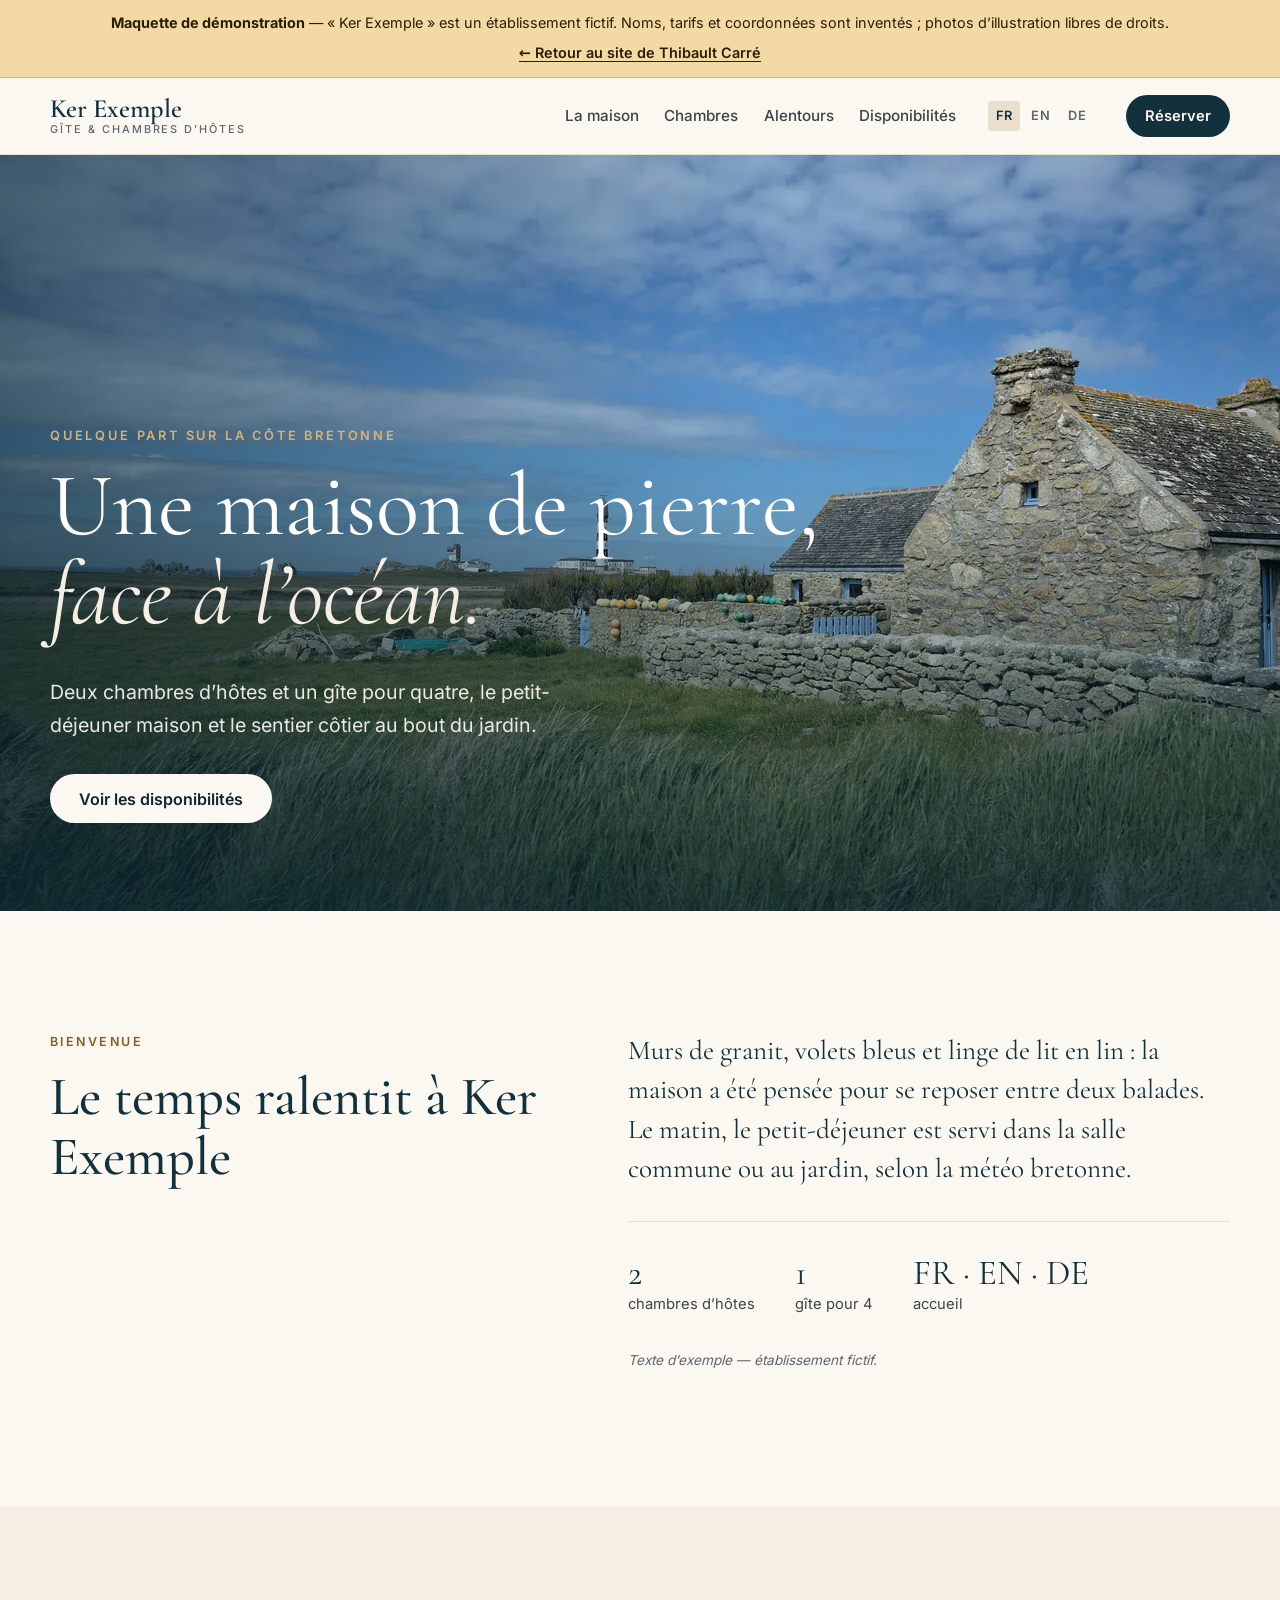
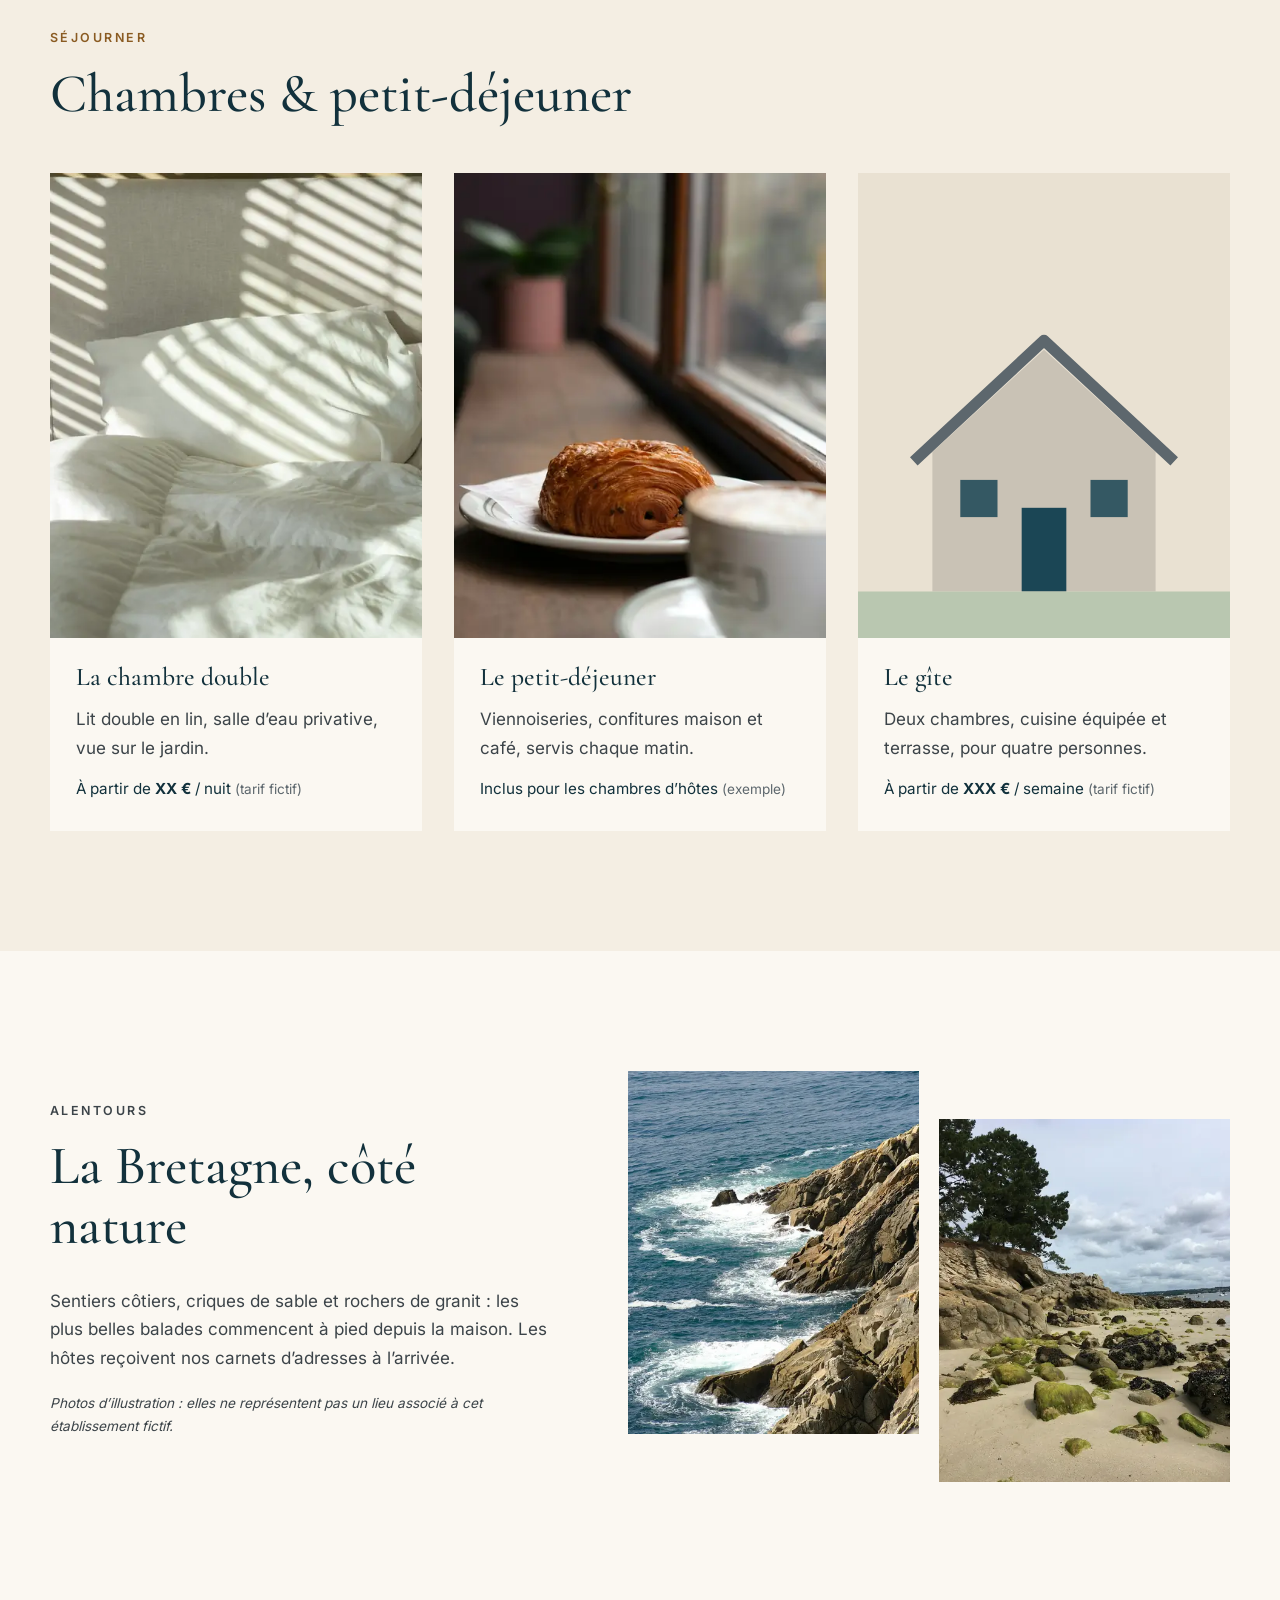
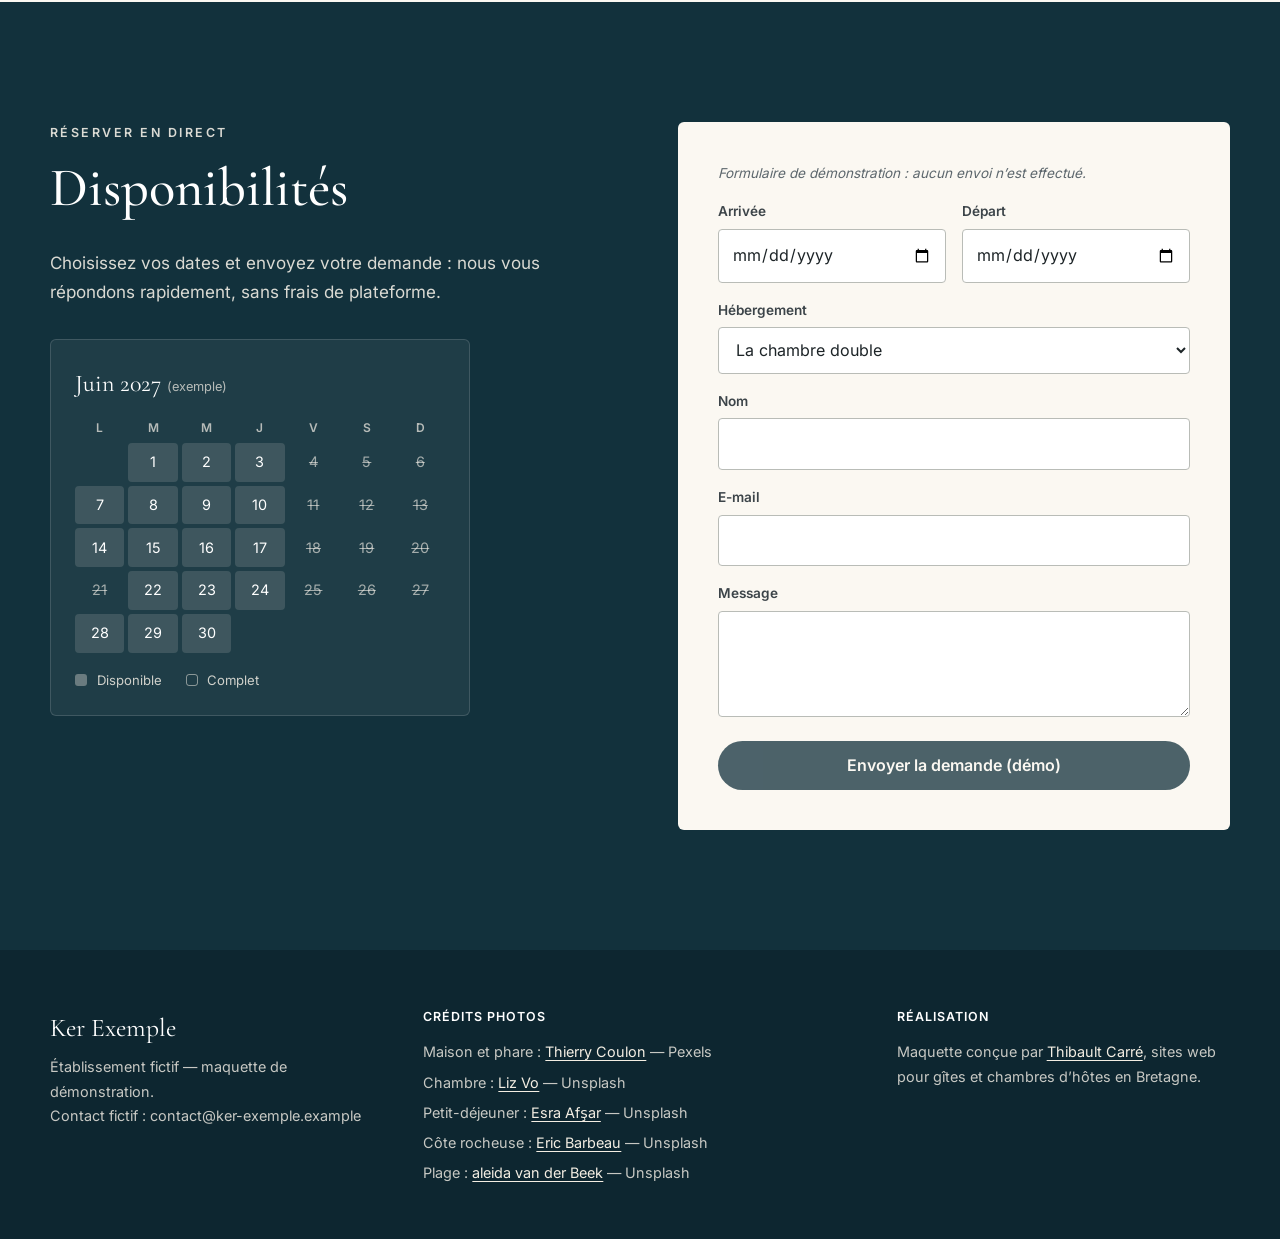
==== demo-gite/index.html @ 079b526a "Initial site" ====
<!DOCTYPE html>
<html lang="fr">
<head>
  <meta charset="utf-8">
  <meta name="viewport" content="width=device-width, initial-scale=1">
  <title>Ker Exemple — Maquette de démonstration (gîte fictif)</title>
  <meta name="description" content="Maquette de démonstration d’un site de gîte et chambres d’hôtes en Bretagne. Établissement entièrement fictif, réalisé par Thibault Carré à titre d’exemple.">
  <meta name="robots" content="noindex, follow">
  <meta name="theme-color" content="#12313c">
  <meta property="og:type" content="website">
  <meta property="og:locale" content="fr_FR">
  <meta property="og:title" content="Ker Exemple — maquette de démonstration (gîte fictif)">
  <meta property="og:description" content="Exemple de site premium pour un gîte breton. Établissement fictif.">
  <meta property="og:image" content="img/og-demo.jpg">
  <meta property="og:image:width" content="1200">
  <meta property="og:image:height" content="630">
  <link rel="icon" href="../assets/favicon.svg" type="image/svg+xml">
  <link rel="preload" href="../assets/fonts/cormorant-garamond-latin-wght-normal.woff2" as="font" type="font/woff2" crossorigin>
  <link rel="preload" href="../assets/fonts/inter-latin-wght-normal.woff2" as="font" type="font/woff2" crossorigin>
  <link rel="preload" as="image" href="img/maison-1280.webp" imagesrcset="img/maison-800.webp 800w, img/maison-1280.webp 1280w, img/maison-1920.webp 1920w" imagesizes="100vw" fetchpriority="high">
  <link rel="stylesheet" href="demo.css">
</head>
<body>
  <a class="skip-link" href="#contenu">Aller au contenu principal</a>

  <!-- Bandeau obligatoire : cette page est une MAQUETTE, pas un client réel -->
  <div class="demo-banner" role="note">
    <p><strong>Maquette de démonstration</strong> — « Ker Exemple » est un établissement fictif. Noms, tarifs et coordonnées sont inventés&nbsp;; photos d’illustration libres de droits.</p>
    <a href="../#demo">← Retour au site de Thibault Carré</a>
  </div>

  <header class="g-header">
    <div class="g-container g-header-inner">
      <a class="g-brand" href="#accueil">Ker Exemple<span>Gîte &amp; chambres d’hôtes</span></a>
      <nav aria-label="Navigation de la maquette">
        <ul class="g-nav">
          <li><a href="#maison">La maison</a></li>
          <li><a href="#chambres">Chambres</a></li>
          <li><a href="#alentours">Alentours</a></li>
          <li><a href="#reserver">Disponibilités</a></li>
        </ul>
      </nav>
      <ul class="g-lang" aria-label="Langues (démonstration)">
        <li><a href="#accueil" aria-current="true" lang="fr">FR</a></li>
        <li><span lang="en" title="Version anglaise prévue sur un vrai site">EN</span></li>
        <li><span lang="de" title="Deutsche Version auf einer echten Website">DE</span></li>
      </ul>
      <a class="g-btn g-btn-small" href="#reserver">Réserver</a>
    </div>
  </header>

  <main id="contenu" tabindex="-1">
    <section id="accueil" class="g-hero" aria-labelledby="g-hero-title">
      <img class="g-hero-img" src="img/maison-1280.webp"
           srcset="img/maison-800.webp 800w, img/maison-1280.webp 1280w, img/maison-1920.webp 1920w"
           sizes="100vw" width="1920" height="1280" fetchpriority="high" decoding="async"
           alt="Maison en pierre au milieu des herbes hautes, un phare à l’horizon">
      <div class="g-container g-hero-content">
        <p class="g-kicker">Quelque part sur la côte bretonne</p>
        <h1 id="g-hero-title">Une maison de pierre,<br><em>face à l’océan.</em></h1>
        <p class="g-lead">Deux chambres d’hôtes et un gîte pour quatre, le petit-déjeuner maison et le sentier côtier au bout du jardin.</p>
        <a class="g-btn g-btn-light" href="#reserver">Voir les disponibilités</a>
      </div>
    </section>

    <section id="maison" class="g-section g-intro" aria-labelledby="maison-title">
      <div class="g-container g-intro-grid">
        <div>
          <p class="g-eyebrow">Bienvenue</p>
          <h2 id="maison-title">Le temps ralentit à Ker Exemple</h2>
        </div>
        <div class="g-intro-text">
          <p>Murs de granit, volets bleus et linge de lit en lin&nbsp;: la maison a été pensée pour se reposer entre deux balades. Le matin, le petit-déjeuner est servi dans la salle commune ou au jardin, selon la météo bretonne.</p>
          <ul class="g-facts">
            <li><span>2</span> chambres d’hôtes</li>
            <li><span>1</span> gîte pour 4</li>
            <li><span>FR · EN · DE</span> accueil</li>
          </ul>
          <p class="g-fiction">Texte d’exemple — établissement fictif.</p>
        </div>
      </div>
    </section>

    <section id="chambres" class="g-section g-linen" aria-labelledby="chambres-title">
      <div class="g-container">
        <header class="g-head">
          <p class="g-eyebrow">Séjourner</p>
          <h2 id="chambres-title">Chambres &amp; petit-déjeuner</h2>
        </header>
        <div class="g-cards">
          <article class="g-card reveal">
            <img src="img/chambre-640.webp" srcset="img/chambre-480.webp 480w, img/chambre-640.webp 640w, img/chambre-800.webp 800w" sizes="(max-width: 760px) 92vw, 380px" width="800" height="1000" loading="lazy" decoding="async" alt="Lit en lin blanc baigné de lumière">
            <div class="g-card-body">
              <h3>La chambre double</h3>
              <p>Lit double en lin, salle d’eau privative, vue sur le jardin.</p>
              <p class="g-price">À partir de <strong>XX&nbsp;€</strong> / nuit <span>(tarif fictif)</span></p>
            </div>
          </article>
          <article class="g-card reveal">
            <img src="img/petit-dejeuner-640.webp" srcset="img/petit-dejeuner-480.webp 480w, img/petit-dejeuner-640.webp 640w, img/petit-dejeuner-800.webp 800w" sizes="(max-width: 760px) 92vw, 380px" width="800" height="1000" loading="lazy" decoding="async" alt="Café et viennoiserie près d’une fenêtre">
            <div class="g-card-body">
              <h3>Le petit-déjeuner</h3>
              <p>Viennoiseries, confitures maison et café, servis chaque matin.</p>
              <p class="g-price">Inclus pour les chambres d’hôtes <span>(exemple)</span></p>
            </div>
          </article>
          <article class="g-card reveal">
            <div class="g-card-visual" aria-hidden="true">
              <svg viewBox="0 0 200 250"><rect width="200" height="250" fill="#e9e1d2"/><path d="M40 150 100 95l60 55v75H40z" fill="#c9c2b5"/><path d="M30 155 100 90l70 65" fill="none" stroke="#5d676d" stroke-width="6" stroke-linejoin="round"/><rect x="88" y="180" width="24" height="45" fill="#1b4655"/><rect x="55" y="165" width="20" height="20" fill="#1b4655" opacity=".85"/><rect x="125" y="165" width="20" height="20" fill="#1b4655" opacity=".85"/><path d="M0 225h200v25H0z" fill="#b9c7b0"/></svg>
            </div>
            <div class="g-card-body">
              <h3>Le gîte</h3>
              <p>Deux chambres, cuisine équipée et terrasse, pour quatre personnes.</p>
              <p class="g-price">À partir de <strong>XXX&nbsp;€</strong> / semaine <span>(tarif fictif)</span></p>
            </div>
          </article>
        </div>
      </div>
    </section>

    <section id="alentours" class="g-section" aria-labelledby="alentours-title">
      <div class="g-container g-around">
        <div class="g-around-text">
          <p class="g-eyebrow">Alentours</p>
          <h2 id="alentours-title">La Bretagne, côté nature</h2>
          <p>Sentiers côtiers, criques de sable et rochers de granit&nbsp;: les plus belles balades commencent à pied depuis la maison. Les hôtes reçoivent nos carnets d’adresses à l’arrivée.</p>
          <p class="g-fiction">Photos d’illustration&nbsp;: elles ne représentent pas un lieu associé à cet établissement fictif.</p>
        </div>
        <div class="g-around-imgs">
          <img class="reveal" src="img/cote-800.webp" srcset="img/cote-480.webp 480w, img/cote-800.webp 800w" sizes="(max-width: 760px) 45vw, 300px" width="800" height="1000" loading="lazy" decoding="async" alt="Vagues se brisant sur une côte rocheuse">
          <img class="reveal" src="img/plage-800.webp" srcset="img/plage-480.webp 480w, img/plage-800.webp 800w" sizes="(max-width: 760px) 45vw, 300px" width="800" height="1000" loading="lazy" decoding="async" alt="Plage de sable parsemée de rochers couverts d’algues, pins en arrière-plan">
        </div>
      </div>
    </section>

    <section id="reserver" class="g-section g-sea" aria-labelledby="reserver-title">
      <div class="g-container g-book">
        <div>
          <p class="g-eyebrow g-eyebrow-light">Réserver en direct</p>
          <h2 id="reserver-title">Disponibilités</h2>
          <p>Choisissez vos dates et envoyez votre demande&nbsp;: nous vous répondons rapidement, sans frais de plateforme.</p>
          <div class="g-cal" aria-labelledby="cal-title">
            <p id="cal-title" class="g-cal-title">Juin 2027 <span>(exemple)</span></p>
            <ul class="g-cal-days" aria-hidden="true"><li>L</li><li>M</li><li>M</li><li>J</li><li>V</li><li>S</li><li>D</li></ul>
            <ul class="g-cal-grid">
                <li class="cal-empty" aria-hidden="true"></li>
                <li class="cal-free"><span class="visually-hidden">1 juin : disponible</span><span aria-hidden="true">1</span></li>
                <li class="cal-free"><span class="visually-hidden">2 juin : disponible</span><span aria-hidden="true">2</span></li>
                <li class="cal-free"><span class="visually-hidden">3 juin : disponible</span><span aria-hidden="true">3</span></li>
                <li class="cal-booked"><span class="visually-hidden">4 juin : complet</span><span aria-hidden="true">4</span></li>
                <li class="cal-booked"><span class="visually-hidden">5 juin : complet</span><span aria-hidden="true">5</span></li>
                <li class="cal-booked"><span class="visually-hidden">6 juin : complet</span><span aria-hidden="true">6</span></li>
                <li class="cal-free"><span class="visually-hidden">7 juin : disponible</span><span aria-hidden="true">7</span></li>
                <li class="cal-free"><span class="visually-hidden">8 juin : disponible</span><span aria-hidden="true">8</span></li>
                <li class="cal-free"><span class="visually-hidden">9 juin : disponible</span><span aria-hidden="true">9</span></li>
                <li class="cal-free"><span class="visually-hidden">10 juin : disponible</span><span aria-hidden="true">10</span></li>
                <li class="cal-booked"><span class="visually-hidden">11 juin : complet</span><span aria-hidden="true">11</span></li>
                <li class="cal-booked"><span class="visually-hidden">12 juin : complet</span><span aria-hidden="true">12</span></li>
                <li class="cal-booked"><span class="visually-hidden">13 juin : complet</span><span aria-hidden="true">13</span></li>
                <li class="cal-free"><span class="visually-hidden">14 juin : disponible</span><span aria-hidden="true">14</span></li>
                <li class="cal-free"><span class="visually-hidden">15 juin : disponible</span><span aria-hidden="true">15</span></li>
                <li class="cal-free"><span class="visually-hidden">16 juin : disponible</span><span aria-hidden="true">16</span></li>
                <li class="cal-free"><span class="visually-hidden">17 juin : disponible</span><span aria-hidden="true">17</span></li>
                <li class="cal-booked"><span class="visually-hidden">18 juin : complet</span><span aria-hidden="true">18</span></li>
                <li class="cal-booked"><span class="visually-hidden">19 juin : complet</span><span aria-hidden="true">19</span></li>
                <li class="cal-booked"><span class="visually-hidden">20 juin : complet</span><span aria-hidden="true">20</span></li>
                <li class="cal-booked"><span class="visually-hidden">21 juin : complet</span><span aria-hidden="true">21</span></li>
                <li class="cal-free"><span class="visually-hidden">22 juin : disponible</span><span aria-hidden="true">22</span></li>
                <li class="cal-free"><span class="visually-hidden">23 juin : disponible</span><span aria-hidden="true">23</span></li>
                <li class="cal-free"><span class="visually-hidden">24 juin : disponible</span><span aria-hidden="true">24</span></li>
                <li class="cal-booked"><span class="visually-hidden">25 juin : complet</span><span aria-hidden="true">25</span></li>
                <li class="cal-booked"><span class="visually-hidden">26 juin : complet</span><span aria-hidden="true">26</span></li>
                <li class="cal-booked"><span class="visually-hidden">27 juin : complet</span><span aria-hidden="true">27</span></li>
                <li class="cal-free"><span class="visually-hidden">28 juin : disponible</span><span aria-hidden="true">28</span></li>
                <li class="cal-free"><span class="visually-hidden">29 juin : disponible</span><span aria-hidden="true">29</span></li>
                <li class="cal-free"><span class="visually-hidden">30 juin : disponible</span><span aria-hidden="true">30</span></li>
            </ul>
            <ul class="g-cal-legend">
              <li><span class="lg lg-free" aria-hidden="true"></span> Disponible</li>
              <li><span class="lg lg-booked" aria-hidden="true"></span> Complet</li>
            </ul>
          </div>
        </div>
        <form class="g-form" action="#" onsubmit="return false;" aria-describedby="form-note">
          <p id="form-note" class="g-form-note">Formulaire de démonstration&nbsp;: aucun envoi n’est effectué.</p>
          <div class="g-field-row">
            <div class="g-field"><label for="arrivee">Arrivée</label><input id="arrivee" name="arrivee" type="date"></div>
            <div class="g-field"><label for="depart">Départ</label><input id="depart" name="depart" type="date"></div>
          </div>
          <div class="g-field">
            <label for="hebergement">Hébergement</label>
            <select id="hebergement" name="hebergement"><option>La chambre double</option><option>Le gîte</option></select>
          </div>
          <div class="g-field"><label for="nom">Nom</label><input id="nom" name="nom" type="text" autocomplete="off"></div>
          <div class="g-field"><label for="email">E-mail</label><input id="email" name="email" type="email" autocomplete="off"></div>
          <div class="g-field"><label for="message">Message</label><textarea id="message" name="message" rows="3"></textarea></div>
          <button class="g-btn g-btn-light" type="submit" disabled aria-disabled="true">Envoyer la demande (démo)</button>
        </form>
      </div>
    </section>
  </main>

  <footer class="g-footer">
    <div class="g-container g-footer-grid">
      <div>
        <p class="g-footer-brand">Ker Exemple</p>
        <p>Établissement fictif — maquette de démonstration.<br>Contact fictif&nbsp;: contact@ker-exemple.example</p>
      </div>
      <div id="credits">
        <p class="g-footer-title">Crédits photos</p>
        <ul class="g-credits">
          <li>Maison et phare&nbsp;: <a href="https://www.pexels.com/photo/rustic-stone-cottage-and-lighthouse-in-bretagne-36682651/">Thierry Coulon</a> — Pexels</li>
          <li>Chambre&nbsp;: <a href="https://unsplash.com/photos/a-bed-with-white-sheets-and-white-pillows-pl3sj3DigxM">Liz Vo</a> — Unsplash</li>
          <li>Petit-déjeuner&nbsp;: <a href="https://unsplash.com/photos/a-cup-of-coffee-and-a-croissant-on-a-table-f_i4EVPDsnQ">Esra Afşar</a> — Unsplash</li>
          <li>Côte rocheuse&nbsp;: <a href="https://unsplash.com/photos/waves-crash-against-a-rocky-coastline-under-blue-sky-DRIq_0-l7gw">Eric Barbeau</a> — Unsplash</li>
          <li>Plage&nbsp;: <a href="https://unsplash.com/photos/a-rocky-beach-with-a-tree-1kCxZM4oX0o">aleida van der Beek</a> — Unsplash</li>
        </ul>
      </div>
      <div>
        <p class="g-footer-title">Réalisation</p>
        <p>Maquette conçue par <a href="../">Thibault Carré</a>, sites web pour gîtes et chambres d’hôtes en Bretagne.</p>
      </div>
    </div>
  </footer>
  <script src="demo.js"></script>
</body>
</html>
---- demo-gite/demo.css ----
/* Polices auto-hébergées (SIL OFL 1.1) */
@font-face { font-family: "Cormorant Garamond"; font-style: normal; font-weight: 300 700; font-display: swap; src: url("../assets/fonts/cormorant-garamond-latin-wght-normal.woff2") format("woff2"); }
@font-face { font-family: "Cormorant Garamond"; font-style: italic; font-weight: 300 700; font-display: swap; src: url("../assets/fonts/cormorant-garamond-latin-wght-italic.woff2") format("woff2"); }
@font-face { font-family: "Inter"; font-style: normal; font-weight: 100 900; font-display: swap; src: url("../assets/fonts/inter-latin-wght-normal.woff2") format("woff2"); }

:root {
  --sea-900: #0d2630; --sea-800: #12313c; --sea-700: #1b4655;
  --granite-700: #3c4449; --granite-500: #5d676d; --granite-200: #d8dad6;
  --linen-50: #fbf8f2; --linen-100: #f4eee3; --linen-200: #e8dfcf;
  --brass: #8a5b22; --brass-light: #d6b07a; --ink: #1d2427;
  --serif: "Cormorant Garamond", Georgia, serif;
  --sans: "Inter", system-ui, -apple-system, "Segoe UI", Roboto, Arial, sans-serif;
  --ease: cubic-bezier(.2,.7,.2,1);
}
*, *::before, *::after { box-sizing: border-box; }
html { scroll-behavior: smooth; scroll-padding-top: 90px; -webkit-text-size-adjust: 100%; }
body { margin: 0; font-family: var(--sans); font-size: 1.0625rem; line-height: 1.7; color: var(--ink); background: var(--linen-50); -webkit-font-smoothing: antialiased; }
img, svg { display: block; max-width: 100%; height: auto; }
h1, h2, h3 { font-family: var(--serif); font-weight: 500; line-height: 1.1; margin: 0 0 .55em; color: var(--sea-800); }
h2 { font-size: clamp(2.2rem, 5vw, 3.4rem); }
h3 { font-size: 1.6rem; }
p { margin: 0 0 1.1em; }
a { color: var(--sea-700); text-underline-offset: .2em; }
ul { margin: 0; padding: 0; list-style: none; }
.visually-hidden { position: absolute !important; width: 1px; height: 1px; margin: -1px; overflow: hidden; clip: rect(0 0 0 0); white-space: nowrap; border: 0; }
:focus-visible { outline: 3px solid var(--brass-light); outline-offset: 3px; }
main:focus { outline: none; }
.skip-link { position: absolute; left: 1rem; top: -100px; z-index: 100; padding: .8rem 1.1rem; background: var(--sea-900); color: #fff; font-weight: 600; text-decoration: none; }
.skip-link:focus { top: 1rem; color: #fff; }
.g-container { width: min(1180px, 100% - 3rem); margin-inline: auto; }

/* Bandeau démo */
.demo-banner { display: flex; flex-wrap: wrap; align-items: center; justify-content: center; gap: .35rem 1.5rem; padding: .7rem 1.25rem; background: #f3d9a4; color: #2b1d07; font-size: .9rem; text-align: center; border-bottom: 1px solid #d9b56b; }
.demo-banner p { margin: 0; }
.demo-banner a { color: #2b1d07; font-weight: 600; }

/* En-tête */
.g-header { position: sticky; top: 0; z-index: 40; background: rgba(251,248,242,.93); backdrop-filter: blur(12px); -webkit-backdrop-filter: blur(12px); border-bottom: 1px solid var(--linen-200); }
.g-header-inner { display: flex; align-items: center; gap: 2rem; height: 76px; }
.g-brand { display: flex; flex-direction: column; margin-right: auto; font-family: var(--serif); font-size: 1.65rem; font-weight: 600; line-height: 1.05; color: var(--sea-800); text-decoration: none; }
.g-brand span { font-family: var(--sans); font-size: .68rem; font-weight: 500; letter-spacing: .18em; text-transform: uppercase; color: var(--granite-500); }
.g-nav { display: flex; gap: 1.6rem; }
.g-nav a { color: var(--granite-700); text-decoration: none; font-size: .95rem; font-weight: 500; }
.g-nav a:hover { color: var(--sea-800); text-decoration: underline; }
.g-lang { display: flex; gap: .2rem; font-size: .8rem; font-weight: 600; letter-spacing: .06em; }
.g-lang a, .g-lang span { display: inline-block; padding: .25rem .45rem; color: var(--granite-500); text-decoration: none; border-radius: 3px; }
.g-lang a[aria-current] { color: var(--sea-800); background: var(--linen-200); }

/* Boutons */
.g-btn { display: inline-flex; align-items: center; justify-content: center; min-height: 48px; padding: .9rem 1.8rem; border: 0; border-radius: 999px; background: var(--sea-800); color: var(--linen-50); font: 600 1rem var(--sans); text-decoration: none; cursor: pointer; transition: background-color .25s var(--ease), transform .25s var(--ease); }
.g-btn:hover { background: var(--sea-900); color: #fff; transform: translateY(-1px); }
.g-btn-small { min-height: 42px; padding: .5rem 1.2rem; font-size: .92rem; }
.g-btn-light { background: var(--linen-50); color: var(--sea-900); }
.g-btn-light:hover { background: #fff; color: var(--sea-900); }
.g-btn[disabled] { opacity: .75; cursor: not-allowed; transform: none; }

/* Hero */
.g-hero { position: relative; min-height: min(84vh, 780px); display: flex; align-items: flex-end; overflow: hidden; background: var(--sea-900); color: #fff; }
.g-hero-img { position: absolute; inset: 0; width: 100%; height: 100%; object-fit: cover; object-position: center 55%; }
.g-hero::after { content: ""; position: absolute; inset: 0; background: linear-gradient(180deg, rgba(13,38,48,.05) 30%, rgba(13,38,48,.8) 100%), linear-gradient(90deg, rgba(13,38,48,.55), rgba(13,38,48,0) 60%); }
.g-hero-content { position: relative; z-index: 1; padding: 6rem 0 clamp(3rem, 8vw, 5.5rem); }
.g-kicker { font-size: .8rem; font-weight: 600; letter-spacing: .22em; text-transform: uppercase; color: var(--brass-light); }
.g-hero h1 { color: #fff; font-size: clamp(2.8rem, 7vw, 5.6rem); font-weight: 400; line-height: 1; margin-bottom: .4em; }
.g-hero h1 em { color: var(--linen-100); }
.g-lead { max-width: 46ch; font-size: clamp(1.05rem, 1.6vw, 1.22rem); color: rgba(251,248,242,.92); margin-bottom: 2rem; }
@media (prefers-reduced-motion: no-preference) {
  .g-hero-img { animation: zoom 16s var(--ease) both; }
  .g-hero-content > * { animation: rise .9s var(--ease) both; }
  .g-hero-content > :nth-child(2) { animation-delay: .1s; }
  .g-hero-content > :nth-child(3) { animation-delay: .2s; }
  .g-hero-content > :nth-child(4) { animation-delay: .3s; }
  @keyframes zoom { from { transform: scale(1.08); } to { transform: none; } }
  @keyframes rise { from { opacity: 0; transform: translateY(18px); } to { opacity: 1; transform: none; } }
}

/* Sections */
.g-section { padding: clamp(4.5rem, 10vw, 7.5rem) 0; }
.g-linen { background: var(--linen-100); }
.g-sea { background: var(--sea-800); color: var(--linen-100); }
.g-sea h2 { color: #fff; }
.g-eyebrow { font-size: .78rem; font-weight: 600; letter-spacing: .2em; text-transform: uppercase; color: var(--brass); margin-bottom: 1rem; }
.g-eyebrow-light { color: var(--brass-light); }
.g-head { margin-bottom: 3rem; }
.g-fiction { font-size: .85rem; font-style: italic; color: var(--granite-500); }
.anim .reveal { opacity: 0; transform: translateY(22px); transition: opacity .8s var(--ease), transform .8s var(--ease); }
.anim .reveal.is-in { opacity: 1; transform: none; }

.g-intro-grid { display: grid; grid-template-columns: 1fr 1.2fr; gap: clamp(2rem, 6vw, 6rem); }
.g-intro-text > p:first-child { font-family: var(--serif); font-size: clamp(1.35rem, 2.3vw, 1.7rem); line-height: 1.45; color: var(--sea-800); }
.g-facts { display: flex; flex-wrap: wrap; gap: 2.5rem; margin: 2rem 0; padding-top: 2rem; border-top: 1px solid var(--linen-200); color: var(--granite-700); font-size: .92rem; }
.g-facts span { display: block; font-family: var(--serif); font-size: 2.2rem; line-height: 1.1; color: var(--sea-800); }

.g-cards { display: grid; grid-template-columns: repeat(3, 1fr); gap: 2rem; }
.g-card { background: var(--linen-50); overflow: hidden; }
.g-card img, .g-card-visual svg { width: 100%; aspect-ratio: 4 / 5; object-fit: cover; transition: transform 1.2s var(--ease); }
.g-card:hover img { transform: scale(1.03); }
.g-card-visual { overflow: hidden; }
.g-card-body { padding: 1.6rem 1.6rem 1.8rem; }
.g-card-body p { color: var(--granite-700); margin-bottom: .8rem; }
.g-price { font-size: .95rem; margin: 0 !important; color: var(--sea-800) !important; }
.g-price span { color: var(--granite-500); font-size: .85rem; }

.g-around { display: grid; grid-template-columns: 1fr 1.2fr; gap: clamp(2rem, 6vw, 6rem); align-items: center; }
.g-around-text p { color: var(--granite-700); }
.g-around-imgs { display: grid; grid-template-columns: 1fr 1fr; gap: 1.25rem; }
.g-around-imgs img { width: 100%; aspect-ratio: 4 / 5; object-fit: cover; }
.g-around-imgs img:last-child { margin-top: 3rem; }

/* Réservation */
.g-book { display: grid; grid-template-columns: 1fr 1fr; gap: clamp(2.5rem, 6vw, 6rem); align-items: start; }
.g-book > div > p { color: rgba(246,241,232,.88); max-width: 46ch; }
.g-cal { margin-top: 2rem; padding: 1.5rem; background: rgba(255,255,255,.06); border: 1px solid rgba(255,255,255,.14); border-radius: 6px; max-width: 420px; }
.g-cal-title { font-family: var(--serif); font-size: 1.5rem; color: #fff; margin-bottom: .8rem; }
.g-cal-title span { font-family: var(--sans); font-size: .8rem; color: rgba(246,241,232,.7); }
.g-cal-days, .g-cal-grid { display: grid; grid-template-columns: repeat(7, 1fr); gap: 4px; text-align: center; }
.g-cal-days li { font-size: .75rem; font-weight: 600; color: rgba(246,241,232,.7); padding-bottom: .3rem; }
.g-cal-grid li { padding: .45rem 0; font-size: .9rem; border-radius: 4px; }
.cal-free { background: rgba(246,241,232,.14); color: #fff; }
.cal-booked { color: rgba(246,241,232,.62); text-decoration: line-through; }
.g-cal-legend { display: flex; gap: 1.5rem; margin-top: 1rem; font-size: .82rem; color: rgba(246,241,232,.82); }
.lg { display: inline-block; width: 12px; height: 12px; border-radius: 3px; vertical-align: -1px; margin-right: .35rem; }
.lg-free { background: rgba(246,241,232,.35); }
.lg-booked { border: 1px solid rgba(246,241,232,.5); }

.g-form { background: var(--linen-50); color: var(--ink); padding: clamp(1.5rem, 4vw, 2.5rem); border-radius: 6px; }
.g-form-note { font-size: .85rem; color: var(--granite-500); font-style: italic; }
.g-field { display: flex; flex-direction: column; gap: .35rem; margin-bottom: 1rem; flex: 1; }
.g-field-row { display: flex; gap: 1rem; }
.g-field label { font-size: .85rem; font-weight: 600; color: var(--granite-700); }
.g-field input, .g-field select, .g-field textarea { font: inherit; font-size: 1rem; padding: .7rem .8rem; border: 1px solid #b9bcb7; border-radius: 4px; background: #fff; color: var(--ink); width: 100%; }
.g-form .g-btn { width: 100%; margin-top: .5rem; background: var(--sea-800); color: var(--linen-50); }

/* Pied de page */
.g-footer { background: var(--sea-900); color: rgba(246,241,232,.8); font-size: .9rem; padding: 3.5rem 0 3rem; }
.g-footer-grid { display: grid; grid-template-columns: 1fr 1.3fr 1fr; gap: 2.5rem; }
.g-footer a { color: var(--linen-100); }
.g-footer-brand { font-family: var(--serif); font-size: 1.6rem; color: #fff; margin-bottom: .4rem; }
.g-footer-title { font-weight: 600; color: #fff; letter-spacing: .08em; text-transform: uppercase; font-size: .78rem; }
.g-credits li { margin-bottom: .35rem; }

@media (max-width: 980px) {
  .g-nav { display: none; }
  .g-cards { grid-template-columns: repeat(2, 1fr); }
  .g-intro-grid, .g-around, .g-book { grid-template-columns: 1fr; }
  .g-footer-grid { grid-template-columns: 1fr 1fr; }
}
@media (max-width: 640px) {
  .g-container { width: calc(100% - 2.5rem); }
  .g-header-inner { gap: .9rem; height: 66px; }
  .g-brand { font-size: 1.35rem; }
  .g-brand span { font-size: .58rem; letter-spacing: .12em; }
  .g-lang { display: none; }
  .g-cards { grid-template-columns: 1fr; }
  .g-field-row { flex-direction: column; gap: 0; }
  .g-footer-grid { grid-template-columns: 1fr; }
  .g-facts { gap: 1.5rem; }
}
@media (prefers-reduced-motion: reduce) {
  html { scroll-behavior: auto; }
  *, *::before, *::after { animation: none !important; transition-duration: .01ms !important; }
}
@media (max-width: 640px) {
  .demo-banner { font-size: .8rem; padding: .55rem 1rem; line-height: 1.45; }
}
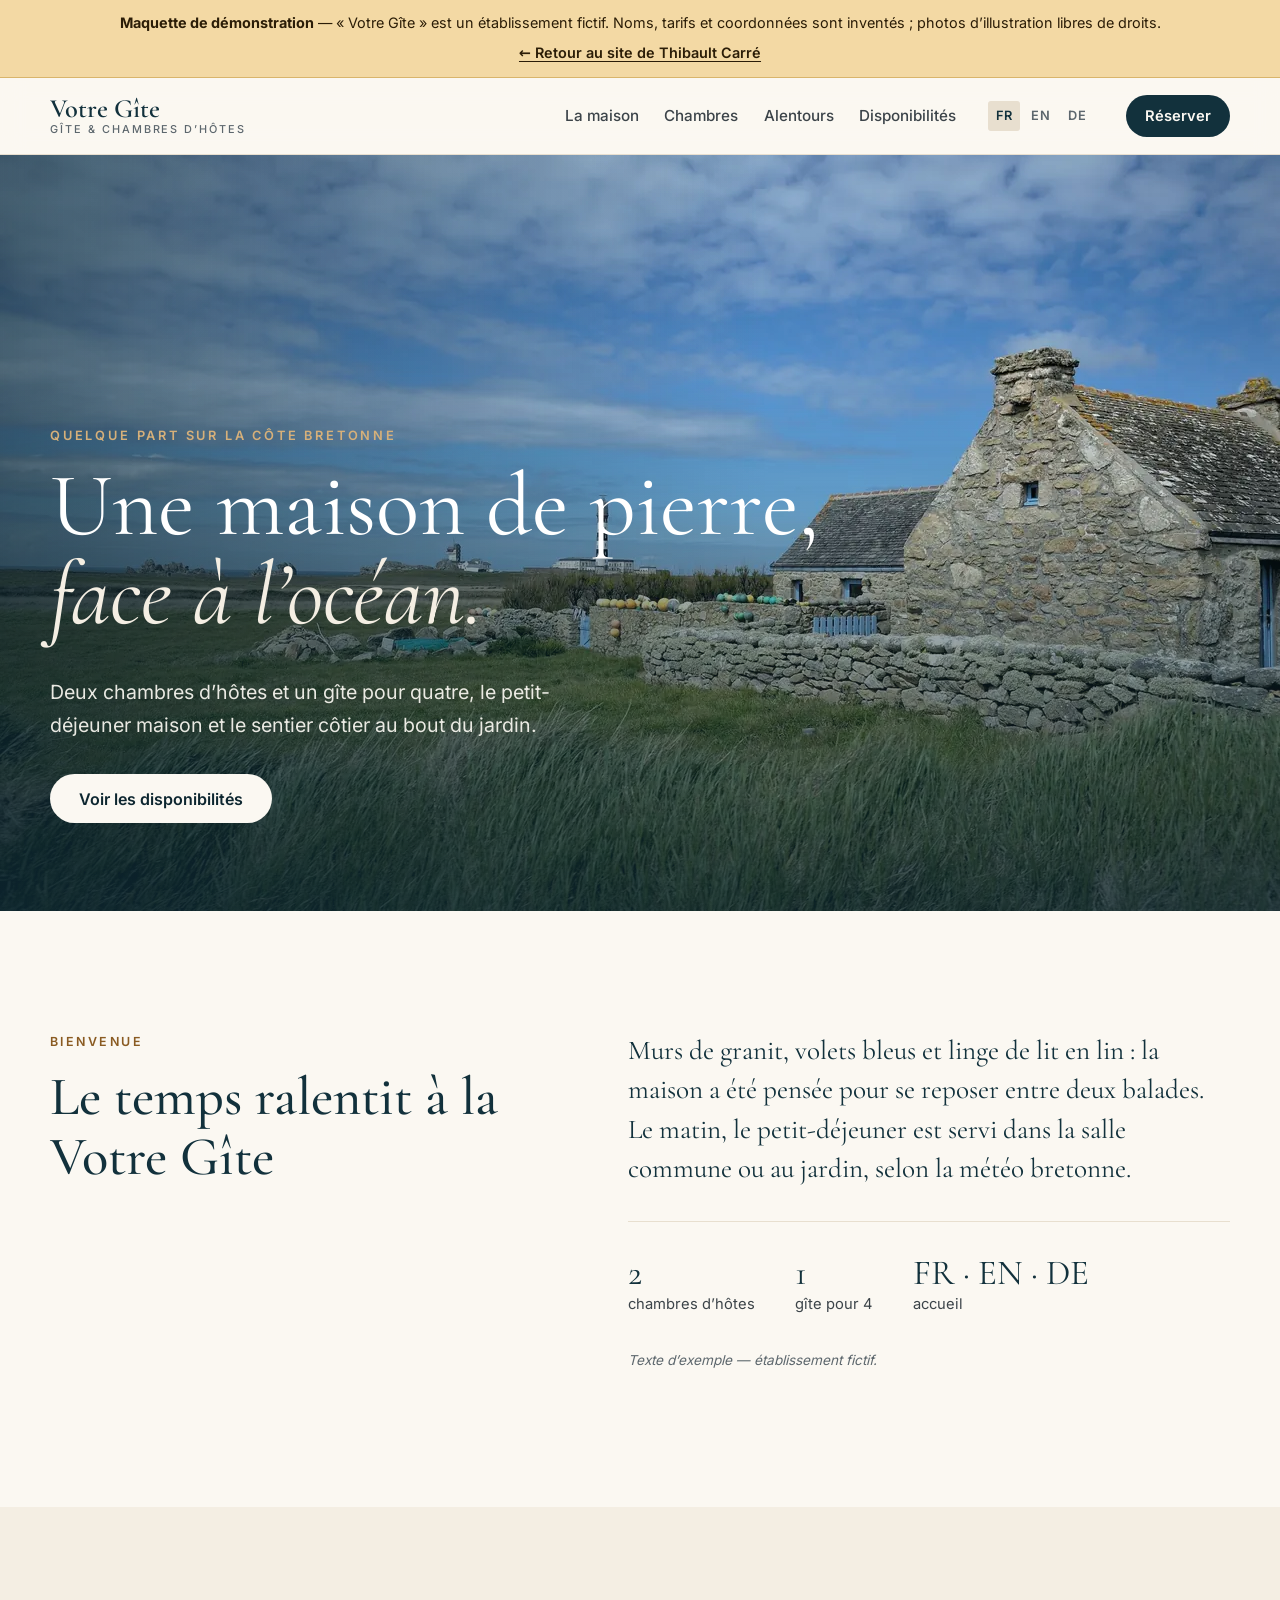
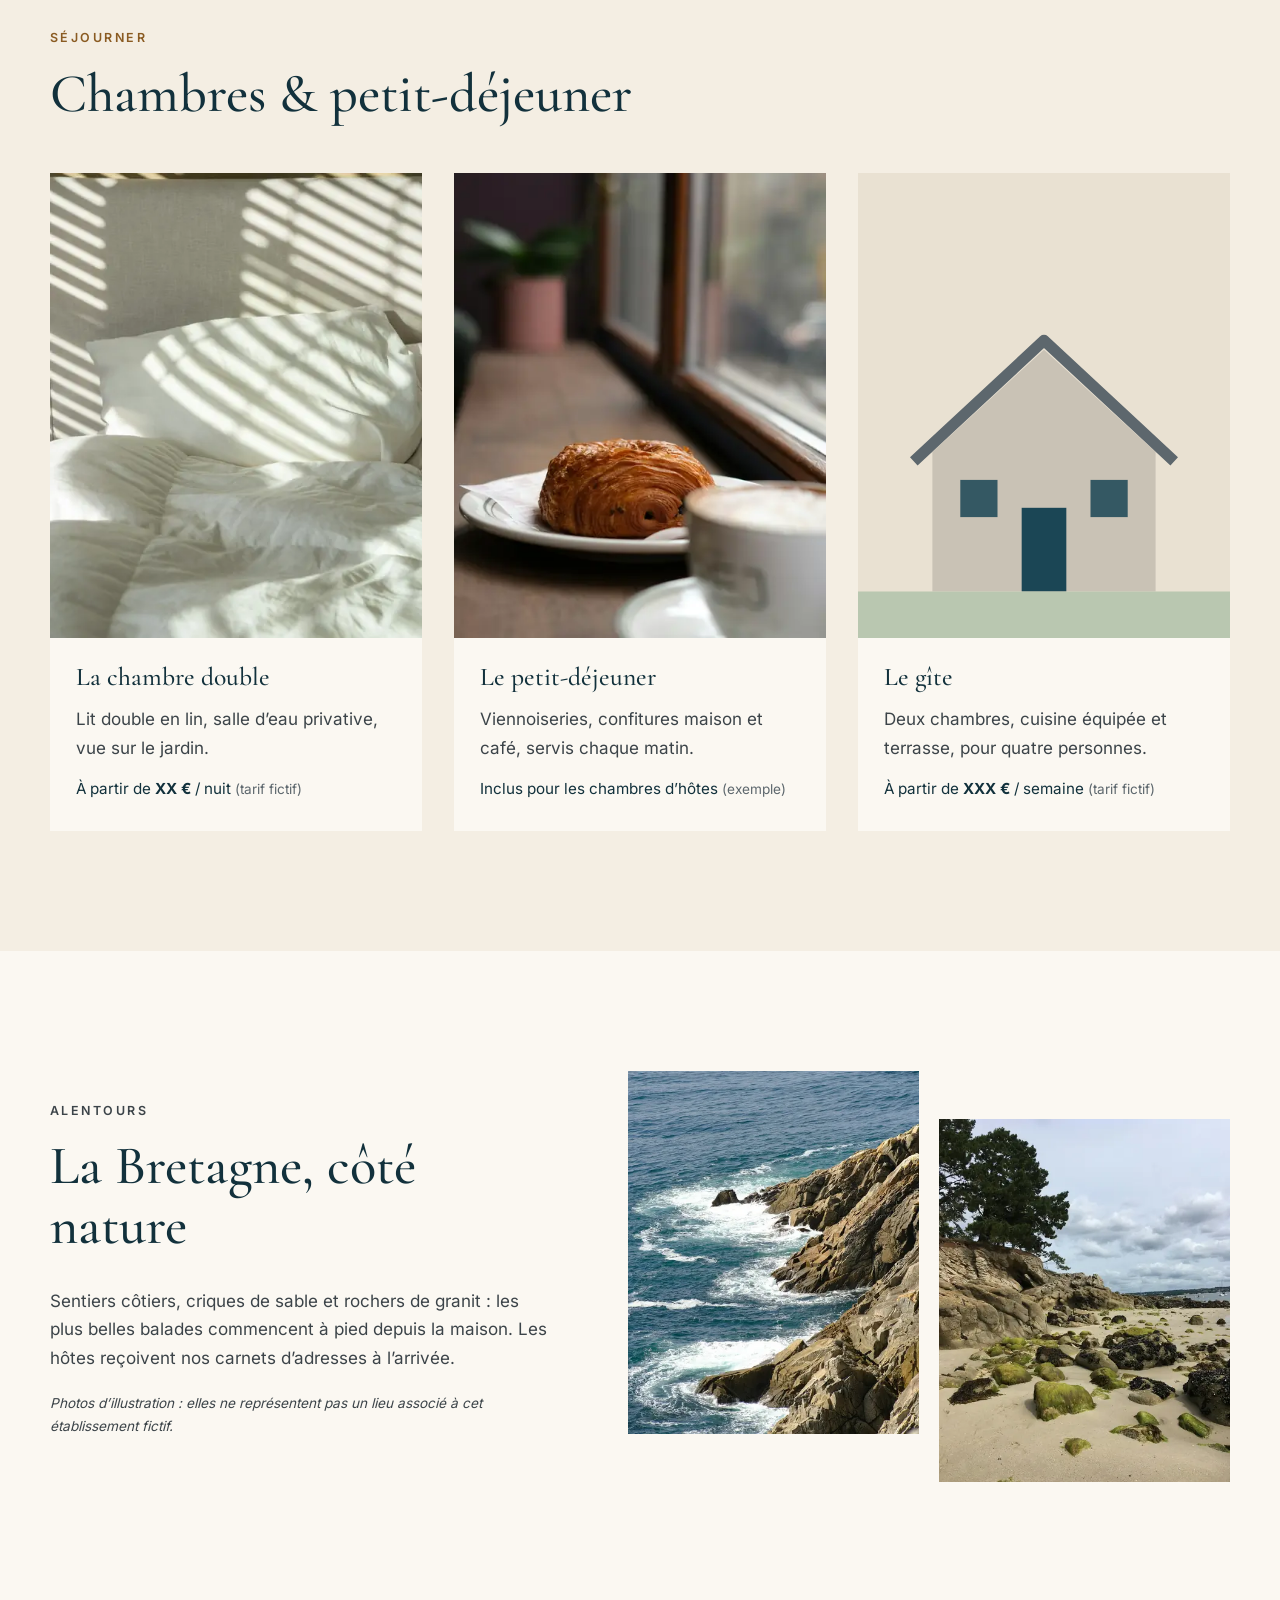
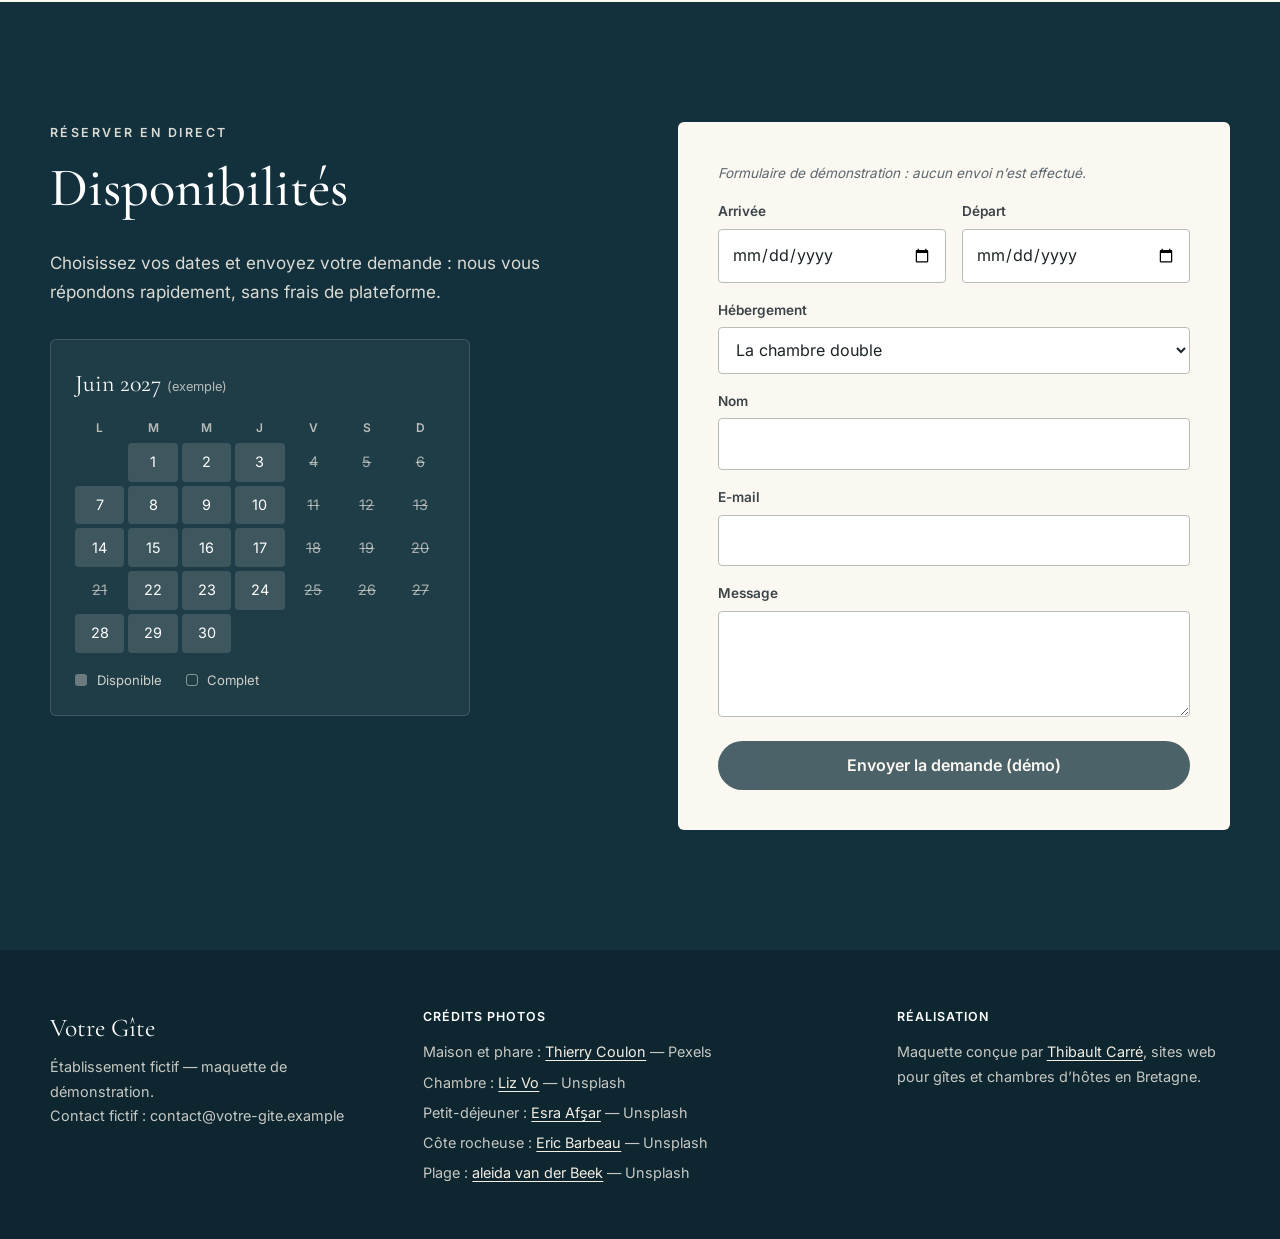
==== commit fc2facd3: "Deploy portfolio: Votre Gîte demo, mentions légales (hébergeur GitHub Pages), credits page" ====
--- a/demo-gite/index.html
+++ b/demo-gite/index.html
@@ -3,13 +3,13 @@
 <head>
   <meta charset="utf-8">
   <meta name="viewport" content="width=device-width, initial-scale=1">
-  <title>Ker Exemple — Maquette de démonstration (gîte fictif)</title>
+  <title>Votre Gîte — Maquette de démonstration (gîte fictif)</title>
   <meta name="description" content="Maquette de démonstration d’un site de gîte et chambres d’hôtes en Bretagne. Établissement entièrement fictif, réalisé par Thibault Carré à titre d’exemple.">
   <meta name="robots" content="noindex, follow">
   <meta name="theme-color" content="#12313c">
   <meta property="og:type" content="website">
   <meta property="og:locale" content="fr_FR">
-  <meta property="og:title" content="Ker Exemple — maquette de démonstration (gîte fictif)">
+  <meta property="og:title" content="Votre Gîte — maquette de démonstration (gîte fictif)">
   <meta property="og:description" content="Exemple de site premium pour un gîte breton. Établissement fictif.">
   <meta property="og:image" content="img/og-demo.jpg">
   <meta property="og:image:width" content="1200">
@@ -25,13 +25,13 @@
 
   <!-- Bandeau obligatoire : cette page est une MAQUETTE, pas un client réel -->
   <div class="demo-banner" role="note">
-    <p><strong>Maquette de démonstration</strong> — « Ker Exemple » est un établissement fictif. Noms, tarifs et coordonnées sont inventés&nbsp;; photos d’illustration libres de droits.</p>
+    <p><strong>Maquette de démonstration</strong> — « Votre Gîte » est un établissement fictif. Noms, tarifs et coordonnées sont inventés&nbsp;; photos d’illustration libres de droits.</p>
     <a href="../#demo">← Retour au site de Thibault Carré</a>
   </div>
 
   <header class="g-header">
     <div class="g-container g-header-inner">
-      <a class="g-brand" href="#accueil">Ker Exemple<span>Gîte &amp; chambres d’hôtes</span></a>
+      <a class="g-brand" href="#accueil">Votre Gîte<span>Gîte &amp; chambres d’hôtes</span></a>
       <nav aria-label="Navigation de la maquette">
         <ul class="g-nav">
           <li><a href="#maison">La maison</a></li>
@@ -67,7 +67,7 @@
       <div class="g-container g-intro-grid">
         <div>
           <p class="g-eyebrow">Bienvenue</p>
-          <h2 id="maison-title">Le temps ralentit à Ker Exemple</h2>
+          <h2 id="maison-title">Le temps ralentit à la Votre Gîte</h2>
         </div>
         <div class="g-intro-text">
           <p>Murs de granit, volets bleus et linge de lit en lin&nbsp;: la maison a été pensée pour se reposer entre deux balades. Le matin, le petit-déjeuner est servi dans la salle commune ou au jardin, selon la météo bretonne.</p>
@@ -203,8 +203,8 @@
   <footer class="g-footer">
     <div class="g-container g-footer-grid">
       <div>
-        <p class="g-footer-brand">Ker Exemple</p>
-        <p>Établissement fictif — maquette de démonstration.<br>Contact fictif&nbsp;: contact@ker-exemple.example</p>
+        <p class="g-footer-brand">Votre Gîte</p>
+        <p>Établissement fictif — maquette de démonstration.<br>Contact fictif&nbsp;: contact@votre-gite.example</p>
       </div>
       <div id="credits">
         <p class="g-footer-title">Crédits photos</p>
